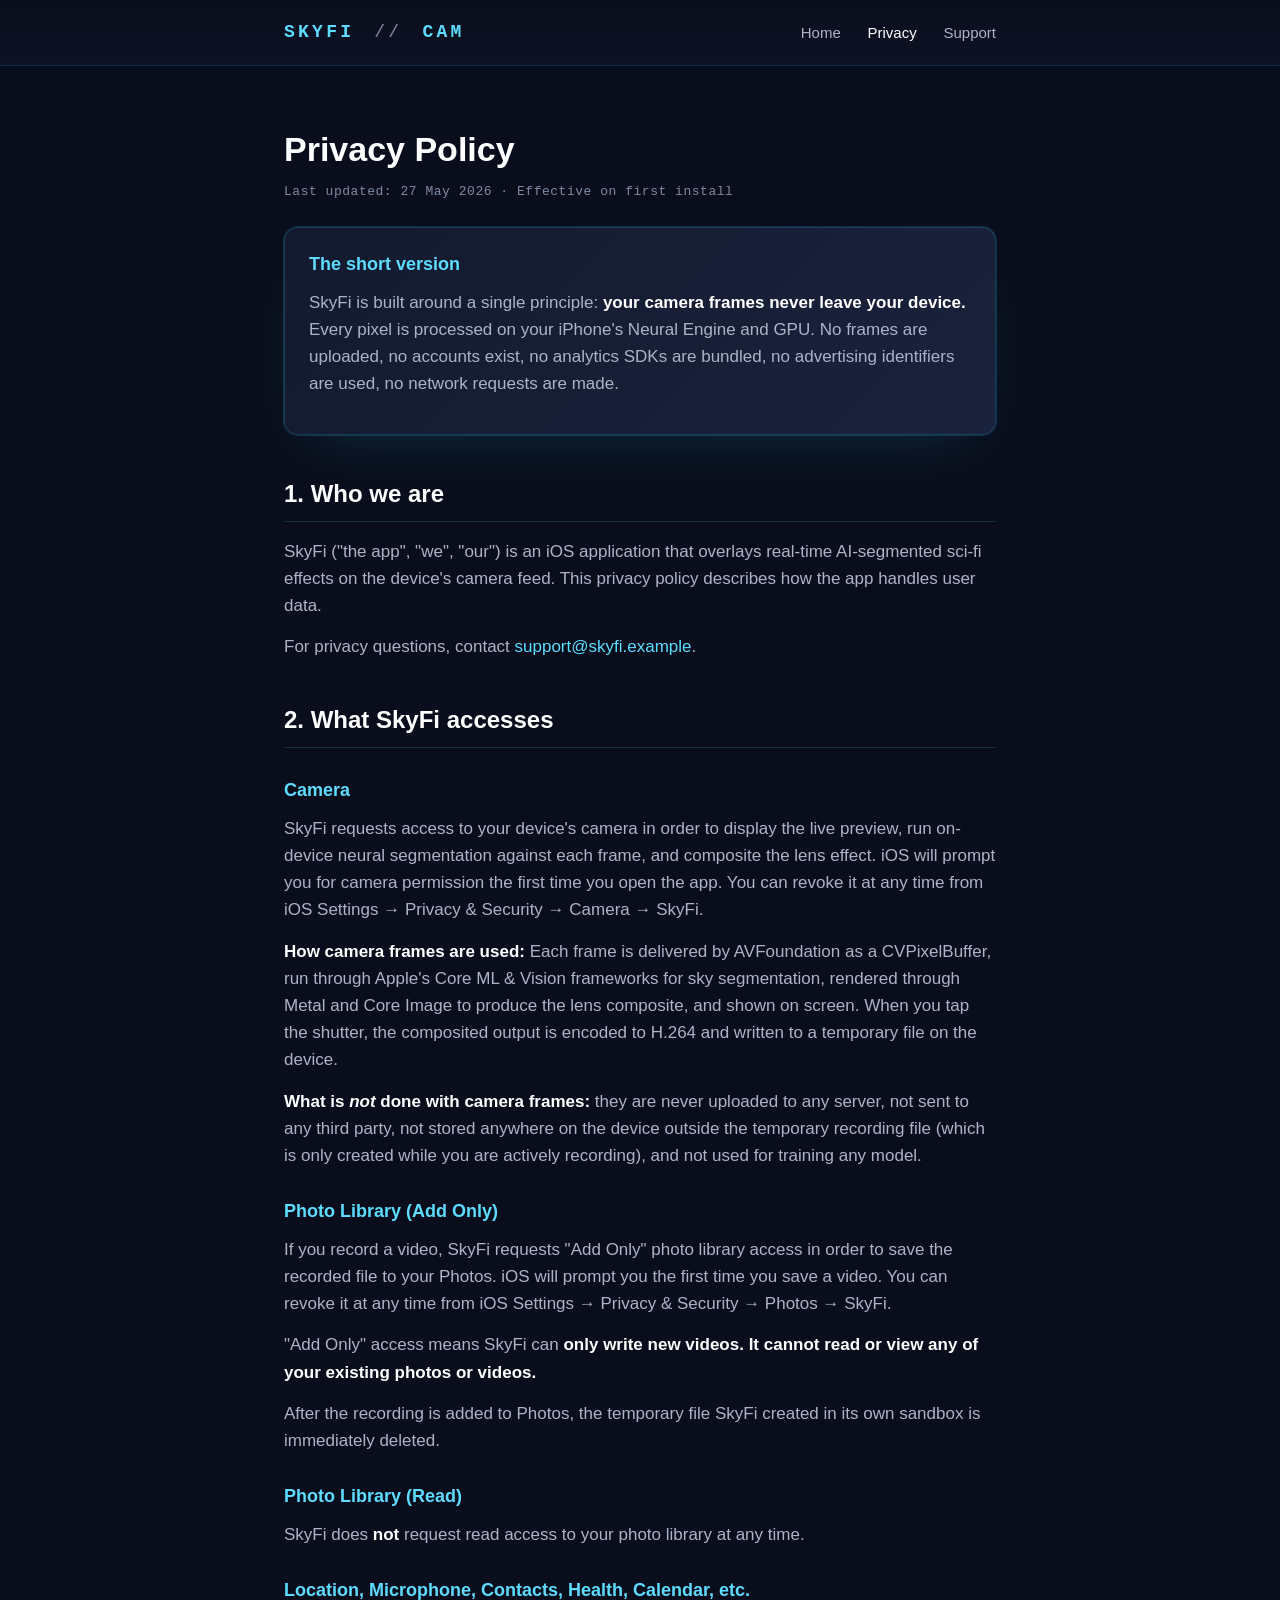
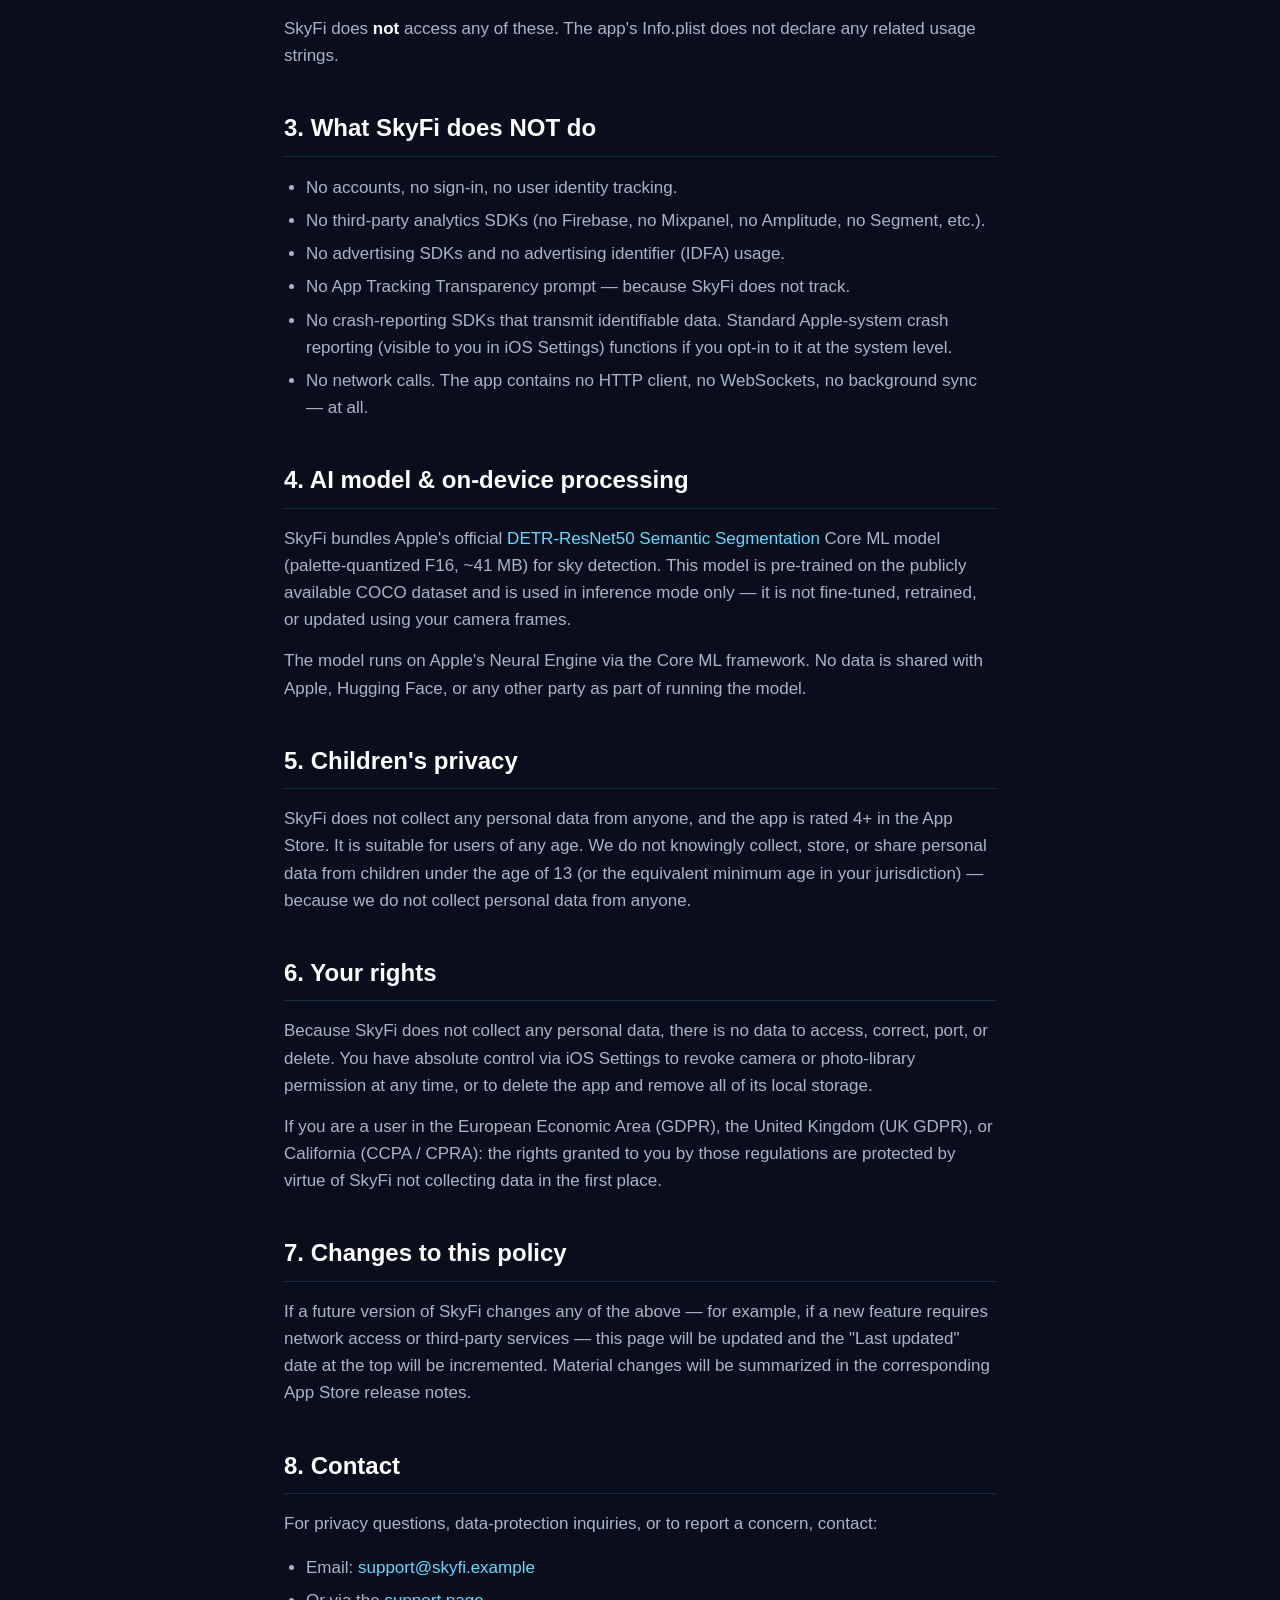
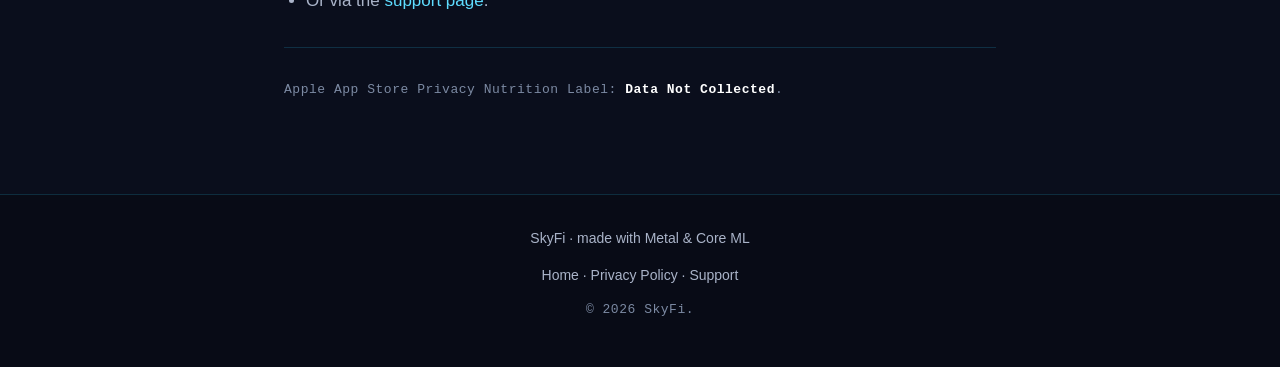
==== privacy.html @ 2ed0fa4b "Initial commit" ====
<!doctype html>
<html lang="en">
<head>
<meta charset="utf-8">
<meta name="viewport" content="width=device-width,initial-scale=1,viewport-fit=cover">
<meta name="theme-color" content="#0a0e1c">
<title>Privacy Policy — SkyFi</title>
<meta name="description" content="SkyFi processes every camera frame on-device. No frames leave your phone, no accounts, no analytics, no tracking.">
<link rel="stylesheet" href="style.css">
</head>
<body>

<header class="site">
  <div class="wrap">
    <a class="brand" href="./">SKYFI <span class="sep">//</span> CAM</a>
    <nav class="site">
      <a href="./">Home</a>
      <a href="privacy.html" class="active">Privacy</a>
      <a href="support.html">Support</a>
    </nav>
  </div>
</header>

<main>
<div class="wrap">

  <h1 style="margin:0 0 6px;">Privacy Policy</h1>
  <p class="meta">Last updated: 27 May 2026 · Effective on first install</p>

  <div class="card accent" style="margin-top:24px;">
    <h3 style="color: var(--accent);">The short version</h3>
    <p>SkyFi is built around a single principle: <strong>your camera
    frames never leave your device.</strong> Every pixel is processed on
    your iPhone's Neural Engine and GPU. No frames are uploaded, no
    accounts exist, no analytics SDKs are bundled, no advertising
    identifiers are used, no network requests are made.</p>
  </div>

  <h2>1. Who we are</h2>
  <p>SkyFi ("the app", "we", "our") is an iOS application that overlays
  real-time AI-segmented sci-fi effects on the device's camera feed.
  This privacy policy describes how the app handles user data.</p>
  <p>For privacy questions, contact <a href="mailto:support@skyfi.example">support@skyfi.example</a>.</p>

  <h2>2. What SkyFi accesses</h2>

  <h3>Camera</h3>
  <p>SkyFi requests access to your device's camera in order to display the
  live preview, run on-device neural segmentation against each frame, and
  composite the lens effect. iOS will prompt you for camera permission
  the first time you open the app. You can revoke it at any time from
  iOS Settings → Privacy &amp; Security → Camera → SkyFi.</p>
  <p><strong>How camera frames are used:</strong> Each frame is delivered
  by AVFoundation as a CVPixelBuffer, run through Apple's Core ML &amp;
  Vision frameworks for sky segmentation, rendered through Metal and Core
  Image to produce the lens composite, and shown on screen. When you tap
  the shutter, the composited output is encoded to H.264 and written to a
  temporary file on the device.</p>
  <p><strong>What is <em>not</em> done with camera frames:</strong> they
  are never uploaded to any server, not sent to any third party, not
  stored anywhere on the device outside the temporary recording file
  (which is only created while you are actively recording), and not used
  for training any model.</p>

  <h3>Photo Library (Add Only)</h3>
  <p>If you record a video, SkyFi requests "Add Only" photo library
  access in order to save the recorded file to your Photos. iOS will
  prompt you the first time you save a video. You can revoke it at any
  time from iOS Settings → Privacy &amp; Security → Photos → SkyFi.</p>
  <p>"Add Only" access means SkyFi can <strong>only write new videos.
  It cannot read or view any of your existing photos or videos.</strong></p>
  <p>After the recording is added to Photos, the temporary file SkyFi
  created in its own sandbox is immediately deleted.</p>

  <h3>Photo Library (Read)</h3>
  <p>SkyFi does <strong>not</strong> request read access to your photo
  library at any time.</p>

  <h3>Location, Microphone, Contacts, Health, Calendar, etc.</h3>
  <p>SkyFi does <strong>not</strong> access any of these. The app's
  Info.plist does not declare any related usage strings.</p>

  <h2>3. What SkyFi does NOT do</h2>
  <ul>
    <li>No accounts, no sign-in, no user identity tracking.</li>
    <li>No third-party analytics SDKs (no Firebase, no Mixpanel, no
        Amplitude, no Segment, etc.).</li>
    <li>No advertising SDKs and no advertising identifier (IDFA) usage.</li>
    <li>No App Tracking Transparency prompt — because SkyFi does not
        track.</li>
    <li>No crash-reporting SDKs that transmit identifiable data. Standard
        Apple-system crash reporting (visible to you in iOS Settings)
        functions if you opt-in to it at the system level.</li>
    <li>No network calls. The app contains no HTTP client, no
        WebSockets, no background sync — at all.</li>
  </ul>

  <h2>4. AI model &amp; on-device processing</h2>
  <p>SkyFi bundles Apple's official
  <a href="https://huggingface.co/apple/coreml-detr-semantic-segmentation"
     target="_blank" rel="noopener">DETR-ResNet50 Semantic Segmentation</a>
  Core ML model (palette-quantized F16, ~41&nbsp;MB) for sky detection.
  This model is pre-trained on the publicly available COCO dataset and is
  used in inference mode only — it is not fine-tuned, retrained, or
  updated using your camera frames.</p>
  <p>The model runs on Apple's Neural Engine via the Core ML framework.
  No data is shared with Apple, Hugging Face, or any other party as part
  of running the model.</p>

  <h2>5. Children's privacy</h2>
  <p>SkyFi does not collect any personal data from anyone, and the app
  is rated 4+ in the App Store. It is suitable for users of any age.
  We do not knowingly collect, store, or share personal data from
  children under the age of 13 (or the equivalent minimum age in your
  jurisdiction) — because we do not collect personal data from anyone.</p>

  <h2>6. Your rights</h2>
  <p>Because SkyFi does not collect any personal data, there is no data
  to access, correct, port, or delete. You have absolute control via iOS
  Settings to revoke camera or photo-library permission at any time, or
  to delete the app and remove all of its local storage.</p>
  <p>If you are a user in the European Economic Area (GDPR), the United
  Kingdom (UK GDPR), or California (CCPA / CPRA): the rights granted to
  you by those regulations are protected by virtue of SkyFi not collecting
  data in the first place.</p>

  <h2>7. Changes to this policy</h2>
  <p>If a future version of SkyFi changes any of the above — for example,
  if a new feature requires network access or third-party services — this
  page will be updated and the "Last updated" date at the top will be
  incremented. Material changes will be summarized in the corresponding
  App Store release notes.</p>

  <h2>8. Contact</h2>
  <p>For privacy questions, data-protection inquiries, or to report a
  concern, contact:</p>
  <ul>
    <li>Email: <a href="mailto:support@skyfi.example">support@skyfi.example</a></li>
    <li>Or via the <a href="support.html">support page</a>.</li>
  </ul>

  <hr>
  <p class="meta">Apple App Store Privacy Nutrition Label: <strong>Data Not Collected</strong>.</p>

</div>
</main>

<footer class="site">
  <div class="wrap">
    <p>SkyFi · made with Metal &amp; Core ML</p>
    <p>
      <a href="./">Home</a> ·
      <a href="privacy.html">Privacy Policy</a> ·
      <a href="support.html">Support</a>
    </p>
    <p class="meta">© 2026 SkyFi.</p>
  </div>
</footer>

</body>
</html>
---- style.css ----
/* SkyFi marketing & support site
   Dark navy + cyan, system fonts, mobile-first. */

:root {
  --bg: #0a0e1c;
  --surface: #131a2e;
  --surface-hi: #1a233d;
  --border: rgba(40, 200, 240, 0.18);
  --text: #ffffff;
  --text-dim: #aab4c9;
  --text-muted: #7c8aa3;
  --accent: #5edcff;
  --accent-deep: #28c8f0;
  --accent-glow: rgba(40, 200, 240, 0.22);
  --violet: #b66cff;
  --maxw: 760px;
}

* { box-sizing: border-box; }

html, body {
  margin: 0;
  padding: 0;
  background: var(--bg);
  color: var(--text);
  font-family: -apple-system, BlinkMacSystemFont, "SF Pro Display", "Segoe UI",
               Roboto, Helvetica, Arial, sans-serif;
  -webkit-font-smoothing: antialiased;
  -moz-osx-font-smoothing: grayscale;
  line-height: 1.6;
  font-size: 17px;
}

a {
  color: var(--accent);
  text-decoration: none;
  border-bottom: 1px solid transparent;
  transition: border-color 0.15s ease;
}
a:hover { border-bottom-color: var(--accent); }

/* ---- Layout ---- */
.wrap { max-width: var(--maxw); margin: 0 auto; padding: 0 24px; }

header.site {
  border-bottom: 1px solid var(--border);
  background: linear-gradient(180deg, #0a0e1c 0%, #0d1224 100%);
  position: sticky;
  top: 0;
  z-index: 10;
  backdrop-filter: saturate(140%) blur(8px);
}

header.site .wrap {
  display: flex;
  align-items: center;
  justify-content: space-between;
  padding-top: 18px;
  padding-bottom: 18px;
}

.brand {
  font-family: ui-monospace, "SF Mono", Menlo, Consolas, monospace;
  font-weight: 900;
  letter-spacing: 0.18em;
  color: var(--accent);
  font-size: 18px;
  border: 0;
}

.brand .sep { color: var(--text-muted); margin: 0 6px; font-weight: 400; }

nav.site a {
  color: var(--text-dim);
  font-size: 15px;
  margin-left: 22px;
  border: 0;
}
nav.site a:hover { color: var(--accent); }
nav.site a.active { color: var(--text); }

main { padding: 56px 0 80px; }

/* ---- Hero ---- */
.hero {
  text-align: center;
  padding: 60px 0 30px;
}
.hero h1 {
  font-size: 44px;
  line-height: 1.1;
  margin: 0 0 16px;
  background: linear-gradient(135deg, #5edcff 0%, #b66cff 100%);
  -webkit-background-clip: text;
  background-clip: text;
  -webkit-text-fill-color: transparent;
}
.hero .tagline {
  font-size: 19px;
  color: var(--text-dim);
  margin: 0 auto 24px;
  max-width: 540px;
}

/* ---- Content sections ---- */
h2 {
  font-size: 24px;
  margin: 40px 0 16px;
  padding-bottom: 8px;
  border-bottom: 1px solid var(--border);
}
h3 {
  font-size: 18px;
  color: var(--accent);
  margin: 28px 0 10px;
  font-weight: 600;
}
p { color: var(--text-dim); margin: 0 0 14px; }
ul, ol { color: var(--text-dim); padding-left: 22px; }
li { margin: 6px 0; }
strong { color: var(--text); font-weight: 600; }
code {
  font-family: ui-monospace, "SF Mono", Menlo, Consolas, monospace;
  font-size: 0.9em;
  background: var(--surface);
  padding: 2px 6px;
  border-radius: 4px;
  color: var(--accent);
}

/* ---- Cards ---- */
.card {
  background: var(--surface);
  border: 1px solid var(--border);
  border-radius: 14px;
  padding: 22px 24px;
  margin: 18px 0;
}
.card.accent {
  background: linear-gradient(135deg, var(--surface) 0%, var(--surface-hi) 100%);
  box-shadow: 0 0 0 1px var(--border), 0 24px 64px -32px var(--accent-glow);
}

.card h3:first-child { margin-top: 0; }

/* ---- Feature grid ---- */
.features {
  display: grid;
  grid-template-columns: 1fr;
  gap: 14px;
  margin: 30px 0;
}
@media (min-width: 640px) {
  .features { grid-template-columns: 1fr 1fr; }
}

/* ---- FAQ ---- */
details.faq {
  background: var(--surface);
  border: 1px solid var(--border);
  border-radius: 10px;
  padding: 14px 18px;
  margin: 12px 0;
  cursor: pointer;
}
details.faq[open] { border-color: var(--accent-deep); }
details.faq summary {
  font-weight: 600;
  color: var(--text);
  list-style: none;
  display: flex;
  justify-content: space-between;
  align-items: center;
}
details.faq summary::-webkit-details-marker { display: none; }
details.faq summary::after {
  content: "+";
  color: var(--accent);
  font-size: 22px;
  line-height: 1;
}
details.faq[open] summary::after { content: "−"; }
details.faq .body { padding-top: 14px; }
details.faq p:last-child { margin-bottom: 0; }

/* ---- CTA buttons ---- */
.btn {
  display: inline-block;
  padding: 12px 22px;
  background: var(--accent-deep);
  color: #00111a;
  font-weight: 700;
  border-radius: 999px;
  border: 0;
  margin: 6px 4px;
  letter-spacing: 0.02em;
}
.btn:hover { background: var(--accent); border: 0; }
.btn.ghost {
  background: transparent;
  color: var(--accent);
  border: 1px solid var(--accent-deep);
}
.btn.ghost:hover { background: var(--accent-glow); }

/* ---- Footer ---- */
footer.site {
  border-top: 1px solid var(--border);
  padding: 32px 0;
  color: var(--text-muted);
  font-size: 14px;
  text-align: center;
  background: #080b16;
}
footer.site a { color: var(--text-dim); border: 0; }
footer.site a:hover { color: var(--accent); }

/* ---- Misc ---- */
.meta {
  font-size: 13px;
  color: var(--text-muted);
  font-family: ui-monospace, "SF Mono", Menlo, Consolas, monospace;
  letter-spacing: 0.04em;
}
.pill {
  display: inline-block;
  padding: 3px 10px;
  border-radius: 999px;
  background: var(--accent-glow);
  color: var(--accent);
  font-size: 12px;
  font-weight: 600;
  letter-spacing: 0.06em;
  font-family: ui-monospace, "SF Mono", Menlo, Consolas, monospace;
  text-transform: uppercase;
}
hr {
  border: 0;
  border-top: 1px solid var(--border);
  margin: 32px 0;
}
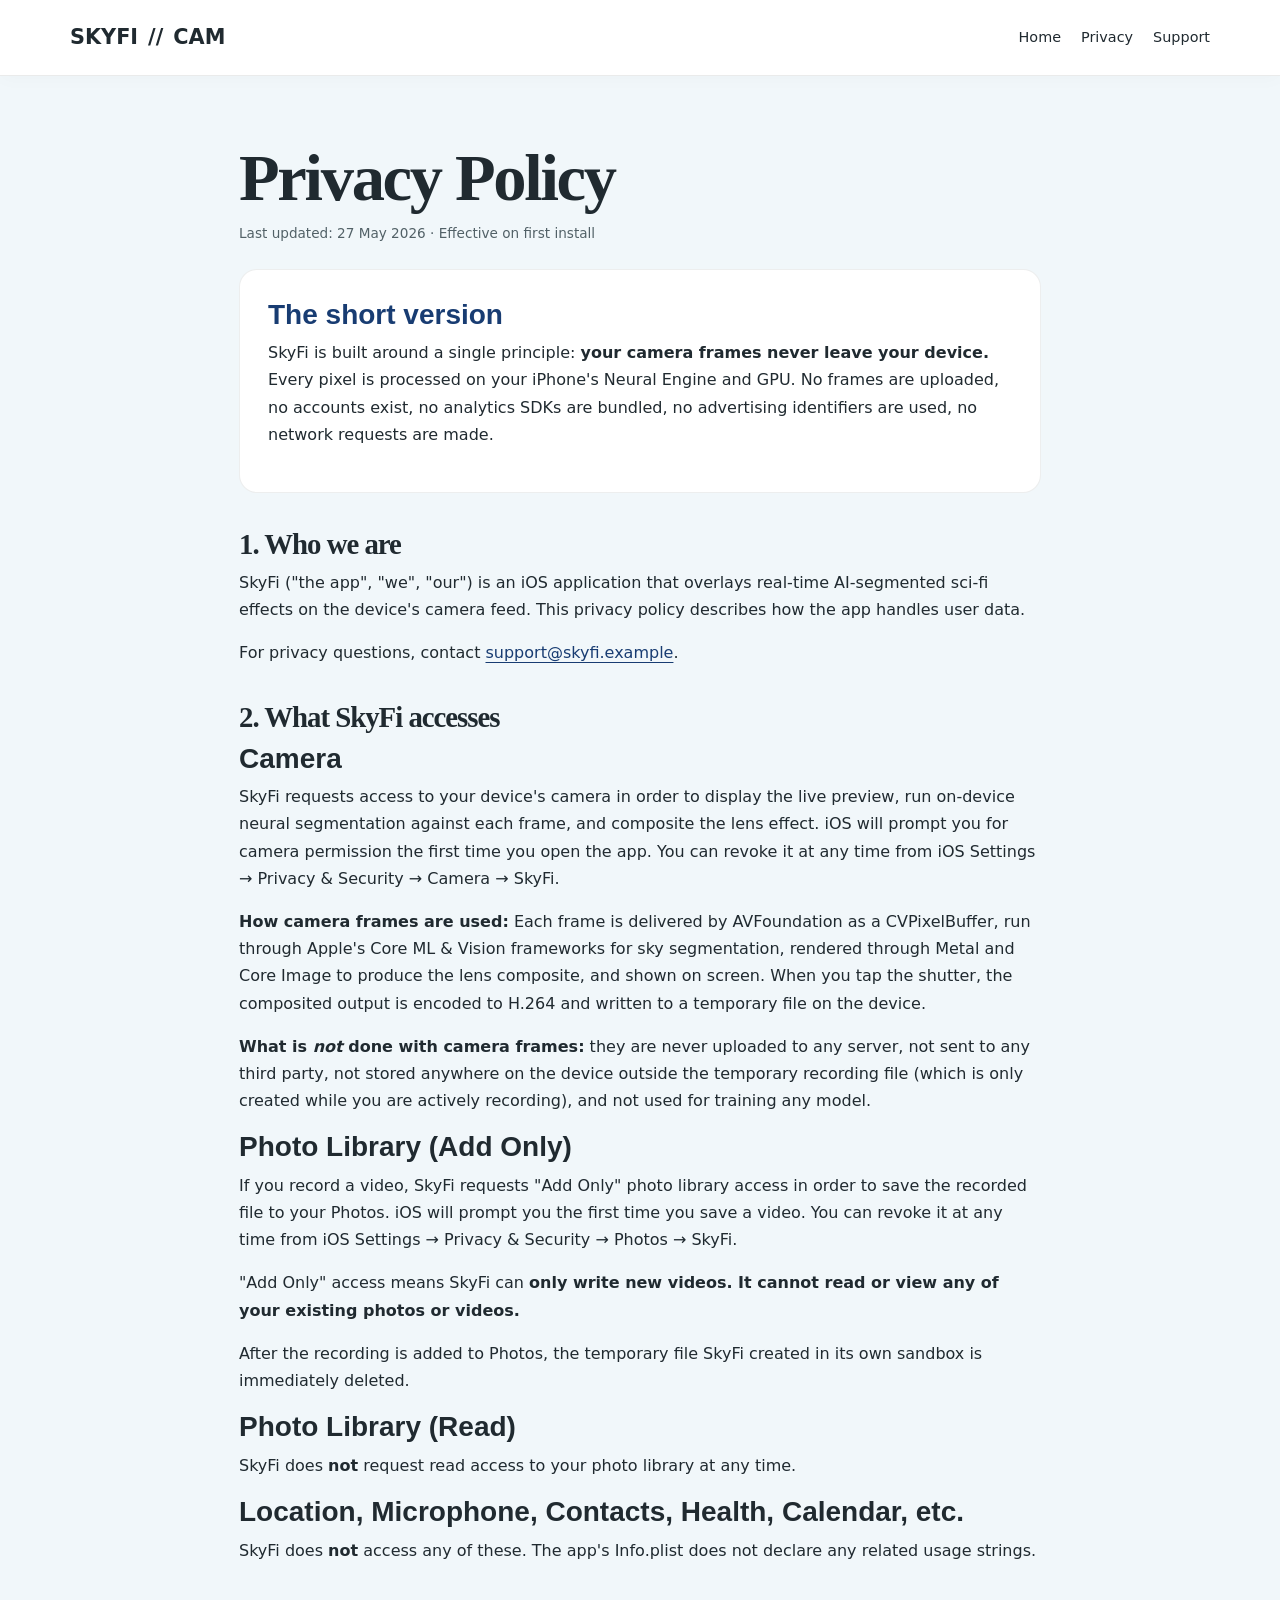
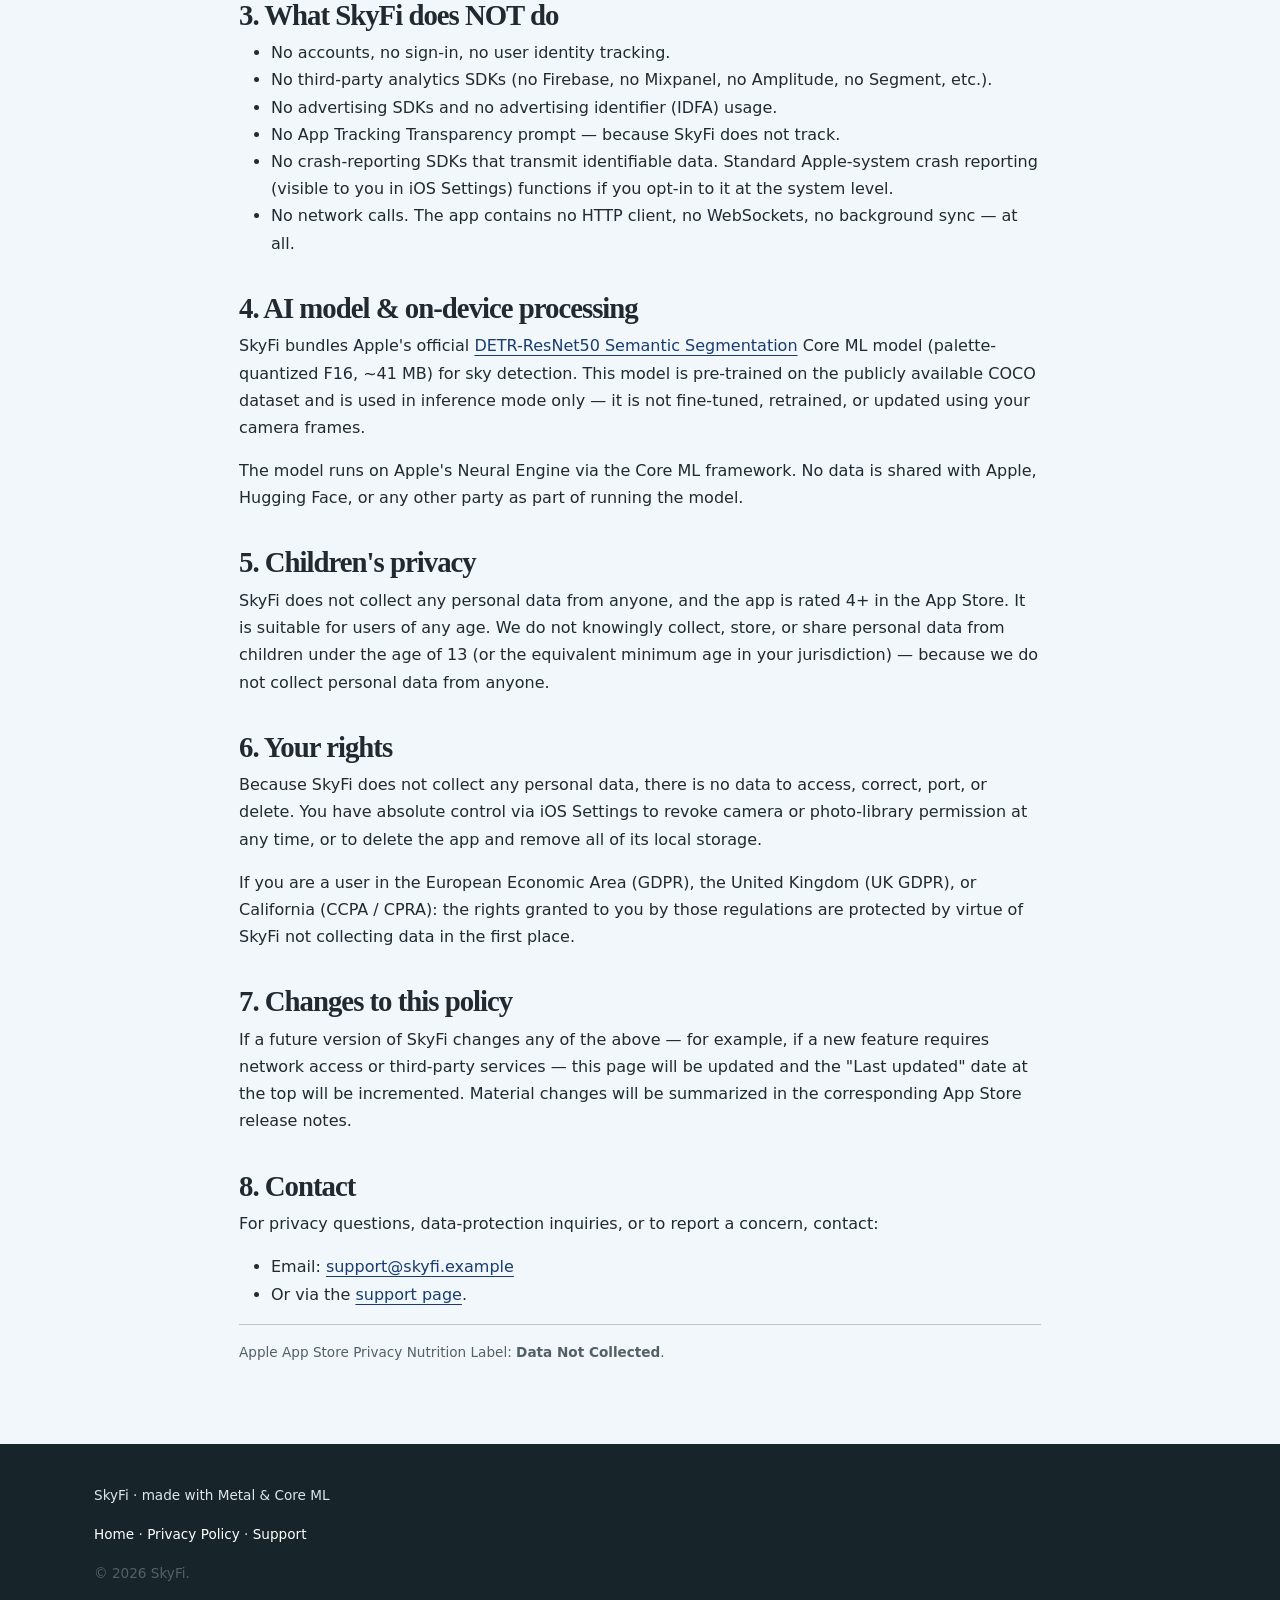
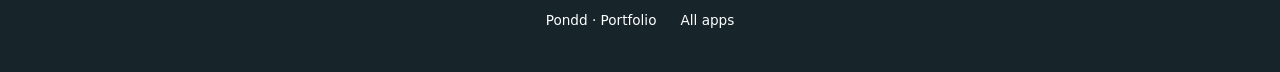
==== commit c4866963: "Refresh app website with Start Bootstrap New Age" ====
--- a/privacy.html
+++ b/privacy.html
@@ -1,161 +1,141 @@
-<!doctype html>
+<!DOCTYPE html>
+
 <html lang="en">
-<head>
-<meta charset="utf-8">
-<meta name="viewport" content="width=device-width,initial-scale=1,viewport-fit=cover">
-<meta name="theme-color" content="#0a0e1c">
+<head><link href="assets/new-age/styles.css" rel="stylesheet"/>
+<meta charset="utf-8"/>
+<meta content="width=device-width,initial-scale=1,viewport-fit=cover" name="viewport"/>
+<meta content="#0a0e1c" name="theme-color"/>
 <title>Privacy Policy — SkyFi</title>
-<meta name="description" content="SkyFi processes every camera frame on-device. No frames leave your phone, no accounts, no analytics, no tracking.">
-<link rel="stylesheet" href="style.css">
-</head>
+<meta content="SkyFi processes every camera frame on-device. No frames leave your phone, no accounts, no analytics, no tracking." name="description"/>
+
+<link href="assets/new-age/app.css" rel="stylesheet"/></head>
 <body>
-
 <header class="site">
-  <div class="wrap">
-    <a class="brand" href="./">SKYFI <span class="sep">//</span> CAM</a>
-    <nav class="site">
-      <a href="./">Home</a>
-      <a href="privacy.html" class="active">Privacy</a>
-      <a href="support.html">Support</a>
-    </nav>
-  </div>
+<div class="wrap">
+<a class="brand" href="./">SKYFI <span class="sep">//</span> CAM</a>
+<nav class="site">
+<a href="./">Home</a>
+<a class="active" href="privacy.html">Privacy</a>
+<a href="support.html">Support</a>
+</nav>
+</div>
 </header>
-
 <main>
 <div class="wrap">
-
-  <h1 style="margin:0 0 6px;">Privacy Policy</h1>
-  <p class="meta">Last updated: 27 May 2026 · Effective on first install</p>
-
-  <div class="card accent" style="margin-top:24px;">
-    <h3 style="color: var(--accent);">The short version</h3>
-    <p>SkyFi is built around a single principle: <strong>your camera
+<h1 style="margin:0 0 6px;">Privacy Policy</h1>
+<p class="meta">Last updated: 27 May 2026 · Effective on first install</p>
+<div class="card accent" style="margin-top:24px;">
+<h3 style="color: var(--accent);">The short version</h3>
+<p>SkyFi is built around a single principle: <strong>your camera
     frames never leave your device.</strong> Every pixel is processed on
     your iPhone's Neural Engine and GPU. No frames are uploaded, no
     accounts exist, no analytics SDKs are bundled, no advertising
     identifiers are used, no network requests are made.</p>
-  </div>
-
-  <h2>1. Who we are</h2>
-  <p>SkyFi ("the app", "we", "our") is an iOS application that overlays
+</div>
+<h2>1. Who we are</h2>
+<p>SkyFi ("the app", "we", "our") is an iOS application that overlays
   real-time AI-segmented sci-fi effects on the device's camera feed.
   This privacy policy describes how the app handles user data.</p>
-  <p>For privacy questions, contact <a href="mailto:support@skyfi.example">support@skyfi.example</a>.</p>
-
-  <h2>2. What SkyFi accesses</h2>
-
-  <h3>Camera</h3>
-  <p>SkyFi requests access to your device's camera in order to display the
+<p>For privacy questions, contact <a href="mailto:support@skyfi.example">support@skyfi.example</a>.</p>
+<h2>2. What SkyFi accesses</h2>
+<h3>Camera</h3>
+<p>SkyFi requests access to your device's camera in order to display the
   live preview, run on-device neural segmentation against each frame, and
   composite the lens effect. iOS will prompt you for camera permission
   the first time you open the app. You can revoke it at any time from
   iOS Settings → Privacy &amp; Security → Camera → SkyFi.</p>
-  <p><strong>How camera frames are used:</strong> Each frame is delivered
+<p><strong>How camera frames are used:</strong> Each frame is delivered
   by AVFoundation as a CVPixelBuffer, run through Apple's Core ML &amp;
   Vision frameworks for sky segmentation, rendered through Metal and Core
   Image to produce the lens composite, and shown on screen. When you tap
   the shutter, the composited output is encoded to H.264 and written to a
   temporary file on the device.</p>
-  <p><strong>What is <em>not</em> done with camera frames:</strong> they
+<p><strong>What is <em>not</em> done with camera frames:</strong> they
   are never uploaded to any server, not sent to any third party, not
   stored anywhere on the device outside the temporary recording file
   (which is only created while you are actively recording), and not used
   for training any model.</p>
-
-  <h3>Photo Library (Add Only)</h3>
-  <p>If you record a video, SkyFi requests "Add Only" photo library
+<h3>Photo Library (Add Only)</h3>
+<p>If you record a video, SkyFi requests "Add Only" photo library
   access in order to save the recorded file to your Photos. iOS will
   prompt you the first time you save a video. You can revoke it at any
   time from iOS Settings → Privacy &amp; Security → Photos → SkyFi.</p>
-  <p>"Add Only" access means SkyFi can <strong>only write new videos.
+<p>"Add Only" access means SkyFi can <strong>only write new videos.
   It cannot read or view any of your existing photos or videos.</strong></p>
-  <p>After the recording is added to Photos, the temporary file SkyFi
+<p>After the recording is added to Photos, the temporary file SkyFi
   created in its own sandbox is immediately deleted.</p>
-
-  <h3>Photo Library (Read)</h3>
-  <p>SkyFi does <strong>not</strong> request read access to your photo
+<h3>Photo Library (Read)</h3>
+<p>SkyFi does <strong>not</strong> request read access to your photo
   library at any time.</p>
-
-  <h3>Location, Microphone, Contacts, Health, Calendar, etc.</h3>
-  <p>SkyFi does <strong>not</strong> access any of these. The app's
+<h3>Location, Microphone, Contacts, Health, Calendar, etc.</h3>
+<p>SkyFi does <strong>not</strong> access any of these. The app's
   Info.plist does not declare any related usage strings.</p>
-
-  <h2>3. What SkyFi does NOT do</h2>
-  <ul>
-    <li>No accounts, no sign-in, no user identity tracking.</li>
-    <li>No third-party analytics SDKs (no Firebase, no Mixpanel, no
+<h2>3. What SkyFi does NOT do</h2>
+<ul>
+<li>No accounts, no sign-in, no user identity tracking.</li>
+<li>No third-party analytics SDKs (no Firebase, no Mixpanel, no
         Amplitude, no Segment, etc.).</li>
-    <li>No advertising SDKs and no advertising identifier (IDFA) usage.</li>
-    <li>No App Tracking Transparency prompt — because SkyFi does not
+<li>No advertising SDKs and no advertising identifier (IDFA) usage.</li>
+<li>No App Tracking Transparency prompt — because SkyFi does not
         track.</li>
-    <li>No crash-reporting SDKs that transmit identifiable data. Standard
+<li>No crash-reporting SDKs that transmit identifiable data. Standard
         Apple-system crash reporting (visible to you in iOS Settings)
         functions if you opt-in to it at the system level.</li>
-    <li>No network calls. The app contains no HTTP client, no
+<li>No network calls. The app contains no HTTP client, no
         WebSockets, no background sync — at all.</li>
-  </ul>
-
-  <h2>4. AI model &amp; on-device processing</h2>
-  <p>SkyFi bundles Apple's official
-  <a href="https://huggingface.co/apple/coreml-detr-semantic-segmentation"
-     target="_blank" rel="noopener">DETR-ResNet50 Semantic Segmentation</a>
-  Core ML model (palette-quantized F16, ~41&nbsp;MB) for sky detection.
+</ul>
+<h2>4. AI model &amp; on-device processing</h2>
+<p>SkyFi bundles Apple's official
+  <a href="https://huggingface.co/apple/coreml-detr-semantic-segmentation" rel="noopener" target="_blank">DETR-ResNet50 Semantic Segmentation</a>
+  Core ML model (palette-quantized F16, ~41 MB) for sky detection.
   This model is pre-trained on the publicly available COCO dataset and is
   used in inference mode only — it is not fine-tuned, retrained, or
   updated using your camera frames.</p>
-  <p>The model runs on Apple's Neural Engine via the Core ML framework.
+<p>The model runs on Apple's Neural Engine via the Core ML framework.
   No data is shared with Apple, Hugging Face, or any other party as part
   of running the model.</p>
-
-  <h2>5. Children's privacy</h2>
-  <p>SkyFi does not collect any personal data from anyone, and the app
+<h2>5. Children's privacy</h2>
+<p>SkyFi does not collect any personal data from anyone, and the app
   is rated 4+ in the App Store. It is suitable for users of any age.
   We do not knowingly collect, store, or share personal data from
   children under the age of 13 (or the equivalent minimum age in your
   jurisdiction) — because we do not collect personal data from anyone.</p>
-
-  <h2>6. Your rights</h2>
-  <p>Because SkyFi does not collect any personal data, there is no data
+<h2>6. Your rights</h2>
+<p>Because SkyFi does not collect any personal data, there is no data
   to access, correct, port, or delete. You have absolute control via iOS
   Settings to revoke camera or photo-library permission at any time, or
   to delete the app and remove all of its local storage.</p>
-  <p>If you are a user in the European Economic Area (GDPR), the United
+<p>If you are a user in the European Economic Area (GDPR), the United
   Kingdom (UK GDPR), or California (CCPA / CPRA): the rights granted to
   you by those regulations are protected by virtue of SkyFi not collecting
   data in the first place.</p>
-
-  <h2>7. Changes to this policy</h2>
-  <p>If a future version of SkyFi changes any of the above — for example,
+<h2>7. Changes to this policy</h2>
+<p>If a future version of SkyFi changes any of the above — for example,
   if a new feature requires network access or third-party services — this
   page will be updated and the "Last updated" date at the top will be
   incremented. Material changes will be summarized in the corresponding
   App Store release notes.</p>
-
-  <h2>8. Contact</h2>
-  <p>For privacy questions, data-protection inquiries, or to report a
+<h2>8. Contact</h2>
+<p>For privacy questions, data-protection inquiries, or to report a
   concern, contact:</p>
-  <ul>
-    <li>Email: <a href="mailto:support@skyfi.example">support@skyfi.example</a></li>
-    <li>Or via the <a href="support.html">support page</a>.</li>
-  </ul>
-
-  <hr>
-  <p class="meta">Apple App Store Privacy Nutrition Label: <strong>Data Not Collected</strong>.</p>
-
+<ul>
+<li>Email: <a href="mailto:support@skyfi.example">support@skyfi.example</a></li>
+<li>Or via the <a href="support.html">support page</a>.</li>
+</ul>
+<hr/>
+<p class="meta">Apple App Store Privacy Nutrition Label: <strong>Data Not Collected</strong>.</p>
 </div>
 </main>
-
 <footer class="site">
-  <div class="wrap">
-    <p>SkyFi · made with Metal &amp; Core ML</p>
-    <p>
-      <a href="./">Home</a> ·
+<div class="wrap">
+<p>SkyFi · made with Metal &amp; Core ML</p>
+<p>
+<a href="./">Home</a> ·
       <a href="privacy.html">Privacy Policy</a> ·
       <a href="support.html">Support</a>
-    </p>
-    <p class="meta">© 2026 SkyFi.</p>
-  </div>
-</footer>
-
+</p>
+<p class="meta">© 2026 SkyFi.</p>
+</div>
+<nav aria-label="Developer portfolio" class="portfolio-links"><a href="https://pond1982.github.io/Pondd-Page/">Pondd · Portfolio</a><a href="https://pond1982.github.io/Pondd-Page/apps.html">All apps</a></nav></footer>
 </body>
 </html>
--- a/assets/new-age/app.css
+++ b/assets/new-age/app.css
@@ -0,0 +1,13 @@
+/* App-specific adaptation of Start Bootstrap New Age (MIT). */
+:root{--bs-primary:#183c72;--app-accent:#183c72;--app-secondary:#377b91;--app-paper:#f1f7fa;--app-ink:#202a30;--bs-body-font-family:system-ui,-apple-system,"Segoe UI",Tahoma,sans-serif}
+html{scroll-padding-top:2rem}body{background:var(--app-paper);color:var(--app-ink);font-family:var(--bs-body-font-family);line-height:1.7}img{max-width:100%;height:auto}a{color:var(--app-accent);text-underline-offset:4px}a:focus-visible,summary:focus-visible,button:focus-visible{outline:3px solid #ba5400;outline-offset:5px}h1,h2{font-family:Georgia,"Times New Roman",serif;letter-spacing:-.035em;line-height:1.13;color:var(--app-ink)}h1{font-size:clamp(2.8rem,5.2vw,5rem)}h2{font-size:clamp(2rem,3vw,3.1rem)}h3{color:var(--app-ink)}p{color:inherit}figure{margin:0}.wrap{width:100%;max-width:1140px;margin-inline:auto;padding-inline:24px}
+body>header,body>nav.nav,.site-header,header.site{position:relative;background:#fff;color:var(--app-ink);border-bottom:1px solid #202a3018;box-shadow:0 3px 18px #202a3006;padding:20px 24px;max-width:none;margin:0;z-index:5}.header-inner,header.site>.wrap{display:flex;flex-wrap:wrap;align-items:center;justify-content:space-between;gap:20px;min-height:0;padding:0}.brand{display:inline-flex;align-items:center;gap:10px;color:var(--app-ink);font-size:1.3rem;text-decoration:none;font-weight:750}.brand img{width:40px;height:40px;object-fit:contain;border-radius:10px}.nav,.nav-links,nav.site{display:flex;flex-wrap:wrap;gap:20px;align-items:center}.nav a,.nav-links a,nav.site a{color:var(--app-ink);font-size:.9rem;text-decoration:none;padding:3px 0}.nav a:hover,.nav a[aria-current=page]{color:var(--app-accent);text-decoration:underline}.language-switch{border-color:var(--app-accent)}.language-switch a{color:var(--app-accent)}.language-switch a[aria-current=page]{background:var(--app-accent);color:#fff}
+main{max-width:none;padding:0;margin:0}main>.wrap{max-width:1140px}.masthead,.scene{background:var(--app-paper);padding:5rem 0 3rem;min-height:0;overflow:visible;isolation:auto}.scene:before,.scene:after{display:none}.hero,.hero-grid{max-width:1140px;margin-inline:auto;display:flex;flex-wrap:wrap;align-items:center;gap:0;padding:0 24px}.hero-copy,.hero>div:first-child{width:50%;padding-right:38px}.hero-screen,.hero-art,.hero-media,.camp-figure{position:relative;width:50%;padding:28px;margin:0;max-width:none;isolation:isolate}.hero-screen:before,.hero-art:before,.hero-media:before,.camp-figure:before{content:"";position:absolute;z-index:-1;inset:6% 2%;border-radius:50%;background:linear-gradient(135deg,var(--app-accent),var(--app-secondary));opacity:.18}.hero-screen .app-screen{transform:none}.hero-screen img,.hero-art img,.camp-figure img{width:100%;height:auto;border-radius:24px;box-shadow:0 18px 50px #182c3520}.hero-media img{max-height:510px;width:auto;margin:auto;border-radius:30px;box-shadow:0 18px 50px #182c3520}.hero-art img{max-height:500px;object-fit:contain;box-shadow:none}.hero-copy .intro,.lead,.lede,.tagline{font-size:1.15rem;color:#4c5b61;max-width:600px;margin-top:22px}.eyebrow{color:var(--app-accent);font-size:.75rem;letter-spacing:.13em;margin-bottom:18px}.button,.btn,.paper .button{background:var(--app-accent);border:1px solid var(--app-accent);color:#fff;border-radius:50rem;display:inline-flex;padding:12px 24px;font-size:.94rem;text-decoration:none;align-items:center;justify-content:center;font-weight:650;box-shadow:none}.button:hover,.btn:hover{background:var(--app-ink);color:#fff}.button.secondary,.btn.ghost{background:transparent;color:var(--app-accent)}.text-link,.paper .text-link{color:var(--app-accent)}.actions,.hero-actions,.cta-row{display:flex;flex-wrap:wrap;gap:14px;align-items:center;margin-top:25px}.status,.pill,.free-badge{background:#fff;color:var(--app-accent);border:1px solid #202a3020;border-radius:30px;padding:6px 14px;font-size:.85rem;display:inline-block}.status:before{background:var(--app-accent)}figcaption,.app-screen figcaption{font-size:.8rem;color:#526167;margin-top:16px;text-align:center}.camp{position:static;width:100%;padding:30px 20px 0;margin-top:30px}.companions{display:flex;flex-wrap:wrap;justify-content:center;gap:8px}.companions img{max-width:75px;width:7%;height:80px;object-fit:contain;filter:none}.camp figcaption{color:#526167}.panorama{display:none!important}
+.paper,.section,.trail-section,.faq-section,.forest-section,main>.wrap>section:not(.hero){padding:4rem 24px;background:none;max-width:1140px;margin:auto}.paper{max-width:none;background:#fff}.paper:before{display:none}.paper>.wrap{padding:0;max-width:1092px}.forest-section .split p,.split p{color:#526167}.section-heading{margin-bottom:32px}.section-heading p{color:#526167}.feature-grid,.trail-grid,.grid,.features{display:grid;grid-template-columns:repeat(3,minmax(0,1fr));gap:24px}.feature-card,.trail-card,.feature,.panel,.card{background:#fff;border:1px solid #202a3014;box-shadow:none;padding:28px;border-radius:18px;color:var(--app-ink);position:relative}.card{margin-bottom:20px}.feature-card p,.trail-card p,.panel p{color:#526167}.feature-card .number,.trail-number,.step{color:var(--app-accent)}.split{display:grid;grid-template-columns:1fr 1fr;gap:40px;align-items:center}.card-fox{max-width:90px;position:static;float:right}.story-grid{display:grid;grid-template-columns:repeat(3,minmax(0,1fr));gap:24px}.story-card{background:var(--app-paper);color:var(--app-ink);padding:25px;border-radius:18px}.story-card .story-art{height:180px;object-fit:contain;margin:auto}.story-card h2{font:700 1.35rem system-ui;letter-spacing:0;margin:18px 0 10px}.story-card p{color:#526167}.access{color:var(--app-accent)}.page-heading{max-width:1140px;margin:auto;padding:3.5rem 24px}.page-heading p{color:#526167}.reading-width,.legal,.policy,.prose,.document{max-width:800px;margin:auto}.policy-section{padding:20px 0}.policy-section h2,.faq-group h3{font-size:1.6rem}.faq-layout{display:grid;grid-template-columns:minmax(0,2fr) minmax(220px,1fr);gap:32px}details{background:#fff;border:1px solid #202a3020;border-radius:12px;margin:12px 0;padding:18px}summary{cursor:pointer;font-weight:650;color:var(--app-ink)}details p,.answer{color:#526167}.duo-note,.draft-note,.notice,.contact-card,.callout{background:#fff;border:1px solid #202a3020;border-radius:14px;padding:24px;color:var(--app-ink)}.notice{max-width:1092px;margin:24px auto}.gateway-card{background:#fff;color:var(--app-ink);border:1px solid #202a3020;border-radius:18px;padding:24px;margin-top:24px}.gateway-card h2{font:700 1.2rem system-ui}.gateway-languages{display:flex;gap:20px;margin:20px 0}.gateway-languages a{color:var(--app-accent)}.gateway-intro-th{color:#526167}.screenshot-grid img{max-height:550px;width:auto;margin:auto}.screen-card{padding:20px;background:#fff;border-radius:18px}.screen-card .screen-copy{min-height:0}.screen-card h3{font-size:1.3rem}.screen-card a{display:block}.bg-gradient-primary-to-secondary{background:linear-gradient(120deg,var(--app-accent),var(--app-secondary))!important}.download-strip{text-align:center;color:#fff;padding:55px 24px}.download-strip h2,.download-strip p{color:#fff}.download-strip .btn{background:#fff;color:var(--app-accent);border-color:#fff}.portfolio-links{display:flex;justify-content:center;flex-wrap:wrap;gap:24px;margin-top:24px}.site-footer,.footer,footer.site{background:#17252b;color:#dfe6e8;padding:40px 24px;max-width:none;margin:0;font-size:.85rem;display:block}.site-footer a,.footer a,footer.site a{color:#fff}.site-footer .brand{color:#fff}.footer-top{display:flex;justify-content:space-between;gap:24px}.footer-links{display:flex;flex-wrap:wrap;gap:20px}.credits,.preview-label{color:#b8c9d0;margin-top:24px}.skip,.skip-link{position:absolute;left:16px;top:-100px;z-index:100;padding:12px;background:#fff;color:#17252b}.skip:focus,.skip-link:focus{top:10px}.note,.fine-print,.development{color:#526167}.section.english-summary{max-width:1140px}.hero-art .app-icon-display{width:320px;margin:auto;border-radius:25%}
+@media(max-width:800px){.hero-copy,.hero>div:first-child,.hero-screen,.hero-art,.hero-media,.camp-figure{width:100%;padding:0}.hero-screen,.hero-art,.hero-media,.camp-figure{padding:32px 12px;margin-top:25px}.hero-screen{max-width:650px;margin-inline:auto}.masthead,.scene{padding:3rem 0}.hero,.hero-grid{padding:0 20px}.hero-copy h1,.hero-copy h1:lang(th),.gateway-scene .hero-copy h1{font-size:clamp(2.6rem,9vw,4rem)}.feature-grid,.trail-grid,.grid,.features,.story-grid{grid-template-columns:repeat(2,minmax(0,1fr))}.split,.faq-layout{grid-template-columns:1fr}.hero-media img{max-height:450px}.header-inner{gap:15px}.nav{margin:0;font-size:.85rem}.site-header{padding:18px 20px}.companions img{width:12%;height:65px}.footer-top{flex-direction:column}.paper,.section,.trail-section,.faq-section,.forest-section{padding:3rem 20px}.gateway-scene{padding-bottom:3rem}.hero-screen .app-screen{transform:none}}
+@media(max-width:480px){.feature-grid,.trail-grid,.grid,.features,.story-grid{grid-template-columns:1fr}.nav,.nav-links,nav.site{gap:13px}.nav a,.nav-links a{font-size:.8rem}.story-card .story-art{height:180px}.hero-copy h1:lang(th){font-size:2.5rem}.camp{padding:20px 10px}.page-heading h1{font-size:2.6rem}.footer-links{gap:16px}.hero-media img{max-height:420px}.section,.paper{padding-inline:20px}}
+@media(prefers-reduced-motion:reduce){html{scroll-behavior:auto}*,*:before,*:after{animation:none!important;transition:none!important}}
+
+/* Document and supporting layouts, with no legacy theme dependency. */
+:root{--accent:var(--app-accent)}.hero.masthead{padding-top:5rem;padding-bottom:4rem;text-align:left}.brand small{display:block;font-size:.7rem;font-weight:500}.nav{margin-left:auto}.language-switch{display:flex;gap:12px;align-items:center}.language-switch a{padding:5px 12px;border-radius:30px;text-decoration:none}.hero h1{font-size:clamp(2.8rem,5.2vw,5rem)}.intro{color:#526167;font-size:1.1rem}.feature-grid h2{font-size:1.45rem}.legal-page,.section.legal,.privacy-main{max-width:1000px;margin:0 auto;padding:4rem 24px}.legal-page{max-width:800px}.legal-page h2,.legal h2{font-size:1.8rem;margin-top:35px}.policy-heading{margin-bottom:45px}.policy-layout{display:grid;grid-template-columns:220px minmax(0,1fr);gap:40px}.policy-index{display:flex;flex-direction:column;gap:16px}.policy-body section{padding:0 0 26px}.policy-body h2{font-size:1.8rem}.policy-callout{background:#fff;border-radius:18px;padding:24px;margin-bottom:30px}.faq-group{margin-bottom:30px}.faq-group h3{font-size:1.35rem}.faq-sidebar,.support-card{background:#fff;border:1px solid #202a3020;border-radius:18px;padding:25px;align-self:start}.trail-section h2,.faq-section h2{margin-bottom:25px}.mini-signal{color:var(--app-accent)}.card-top{display:flex;gap:12px;align-items:center;margin-bottom:20px}.card-top .eyebrow{margin:0}.trail-card h3{font-size:1.5rem}.story-card .access{display:inline-block;margin-top:20px}.story-card h2{min-height:0}.app-screen a{display:block}.duo-note h2{font-size:1.8rem}.gateway-languages a{padding:8px 15px;border:1px solid;border-radius:25px}.gateway-languages .is-preferred{background:var(--app-accent);color:#fff}.footer-links{align-items:center}.site-footer .wrap{padding:0}.hero-media a{display:block}.meta,.draft-badge{font-size:.85rem;color:#526167}body>nav.nav{justify-content:space-between}main>.wrap:not(:has(.hero)){max-width:850px;padding-top:4rem;padding-bottom:4rem}main>.wrap>h2{font-size:1.8rem;margin-top:35px}.features .card{margin:0}.screen-card figcaption{padding-top:15px}section.english-summary{padding-top:2rem}.fine-print{font-size:.85rem}.note{font-size:.9rem}.contact-note{margin-top:16px}.footer span{display:block;margin-bottom:10px}.download-strip h2{font-size:clamp(2rem,3vw,3rem);margin-bottom:20px}
+@media(max-width:800px){.hero.masthead{padding-top:3rem;padding-bottom:3rem}.policy-layout{grid-template-columns:1fr}.policy-index{flex-direction:row;flex-wrap:wrap;font-size:.85rem}.nav{margin-left:0}.site-header{flex-wrap:wrap}.hero h1{font-size:clamp(2.6rem,9vw,4rem)}.header-inner{justify-content:flex-start}.language-switch{margin-left:auto}.header-inner>.nav{order:3;width:100%}.hero-art img{max-height:420px}.legal-page,.section.legal,.privacy-main{padding-top:3rem}}
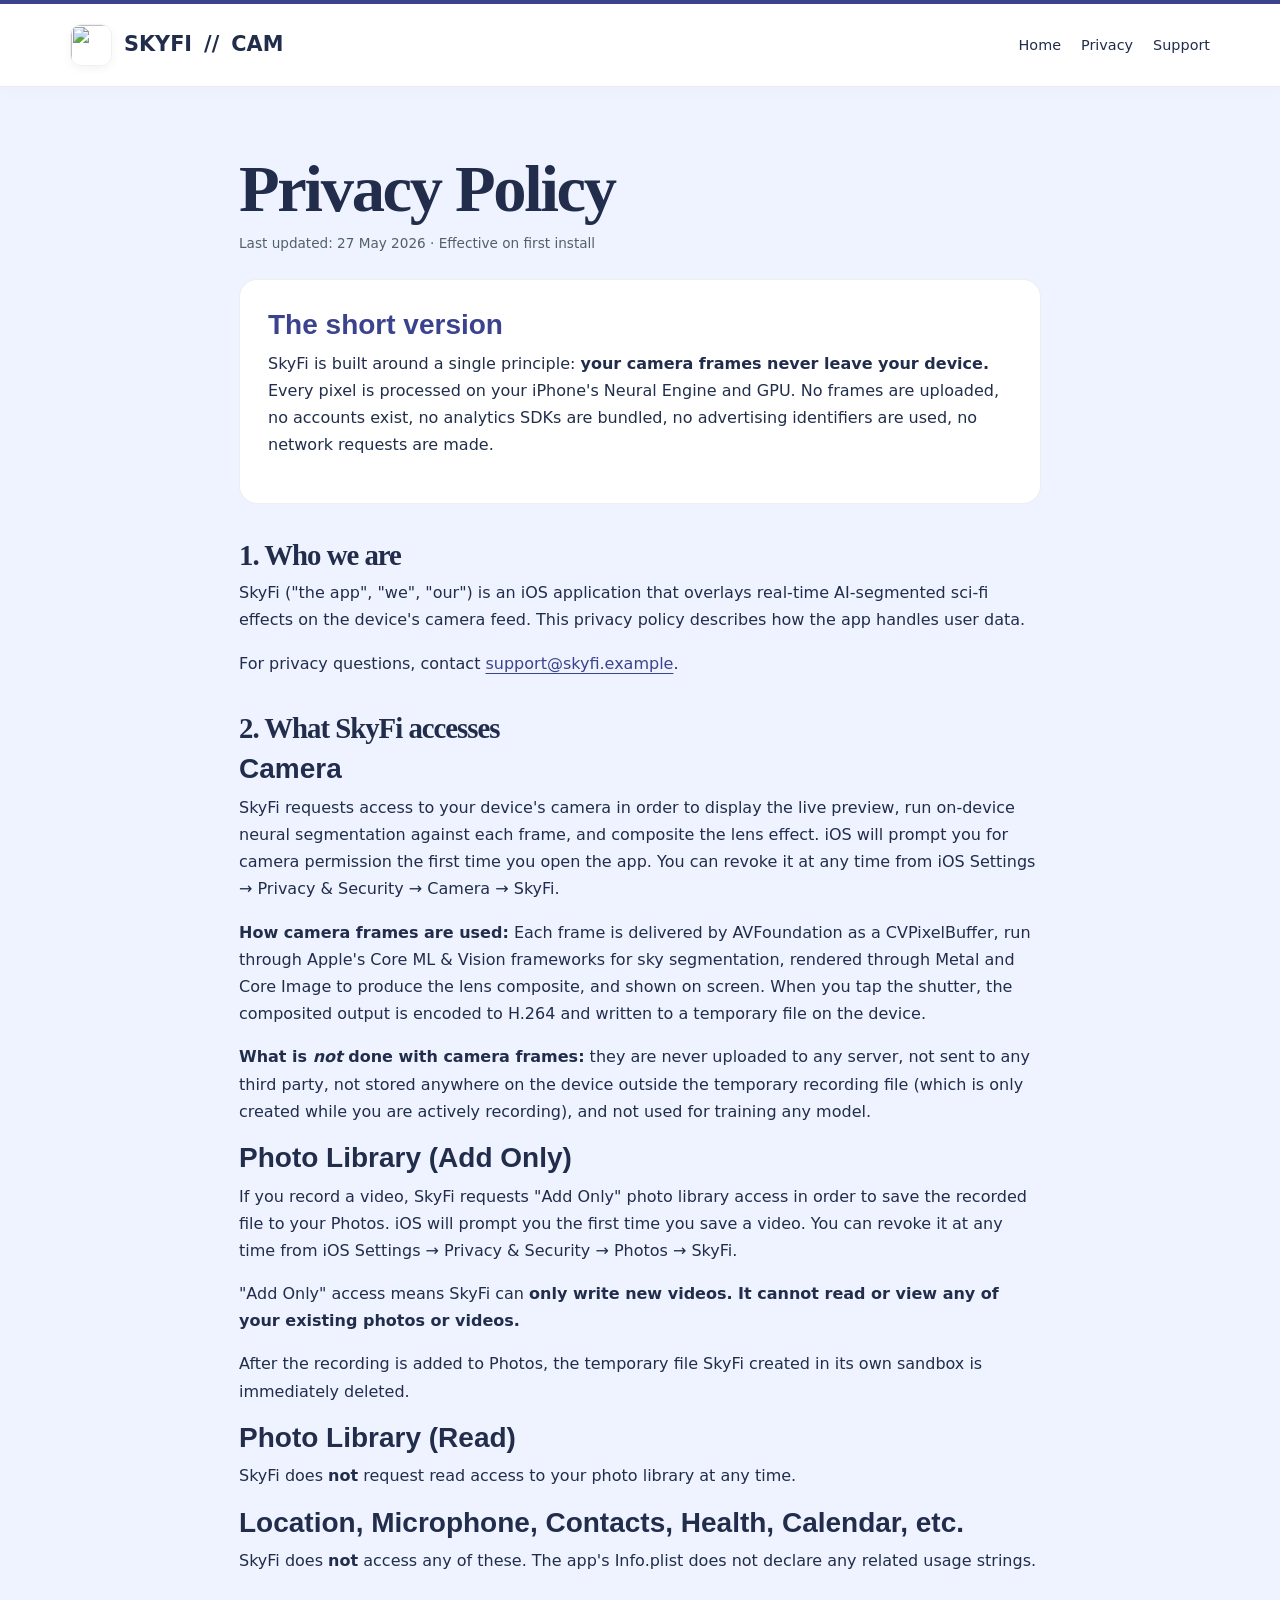
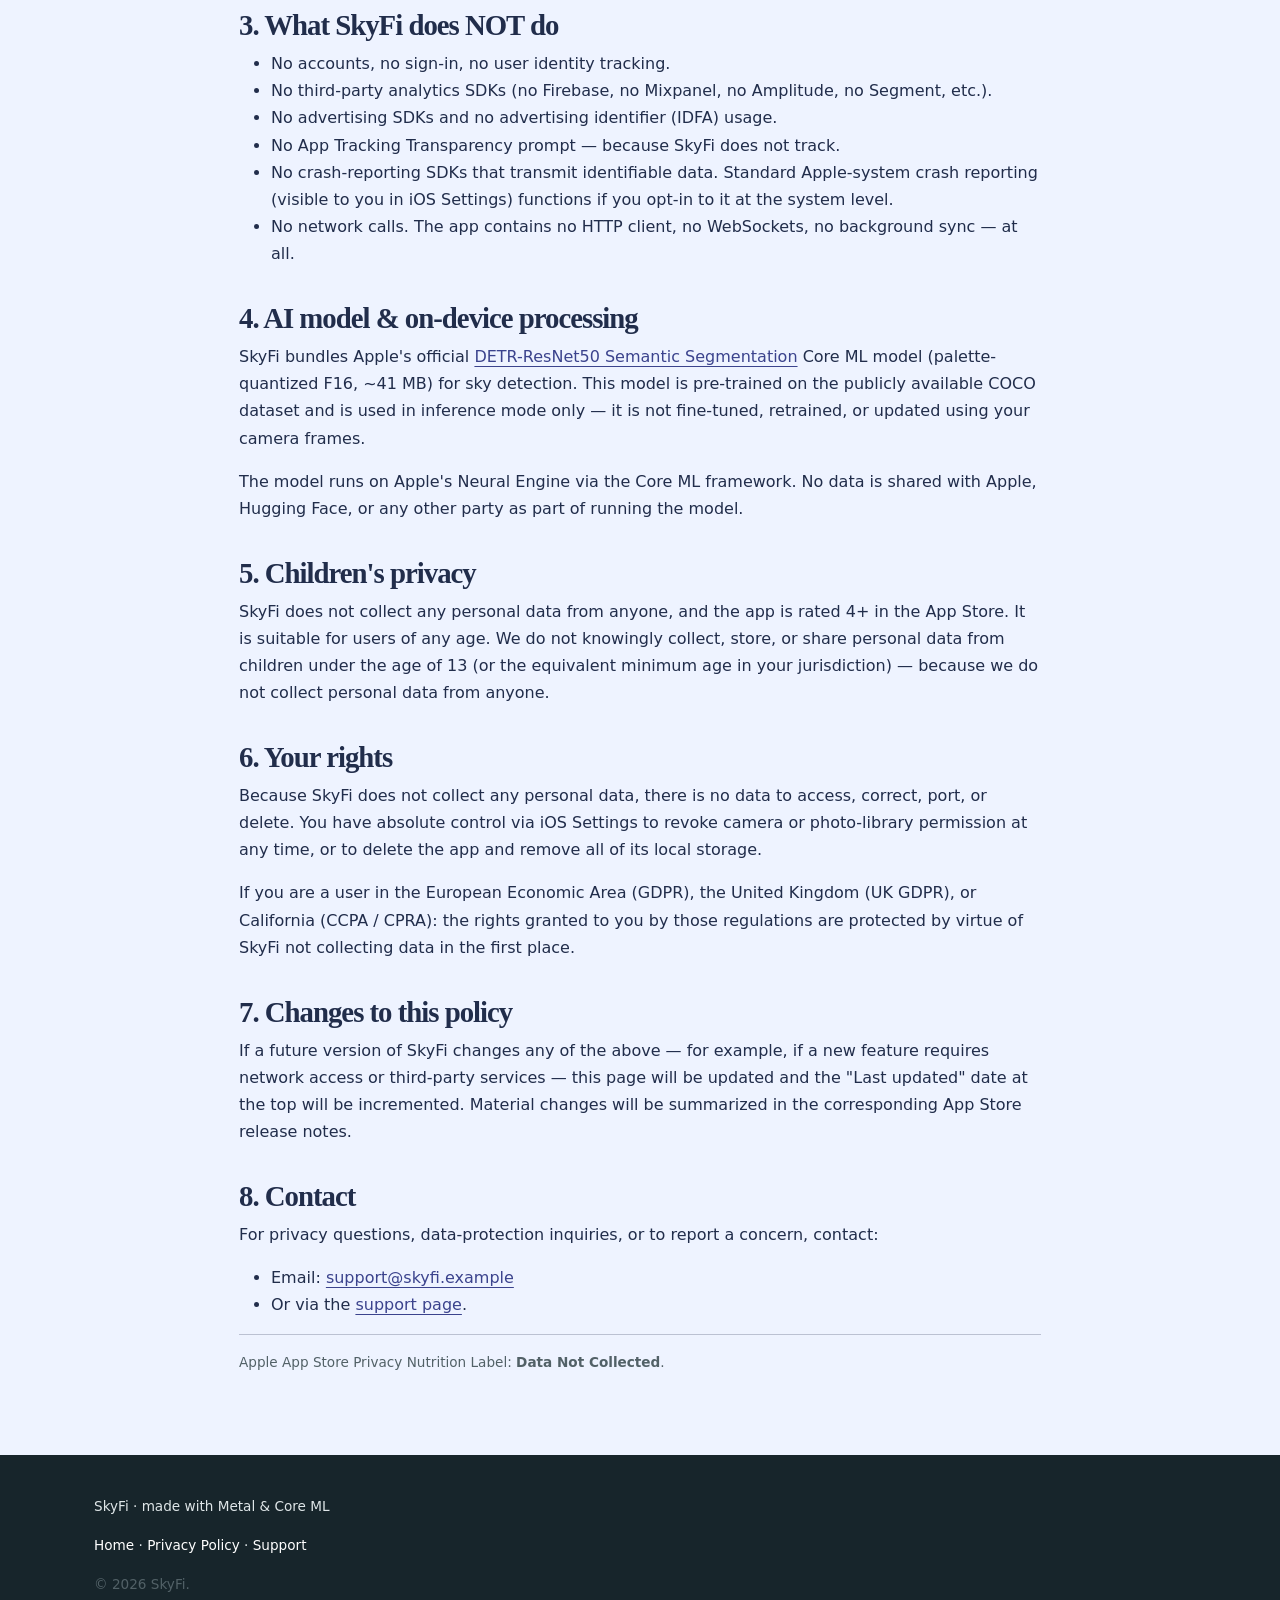
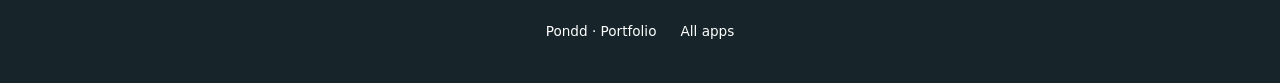
==== commit cb3efdbb: "Give each app its own palette, real icon, and shared app showcase" ====
--- a/privacy.html
+++ b/privacy.html
@@ -8,11 +8,13 @@
 <title>Privacy Policy — SkyFi</title>
 <meta content="SkyFi processes every camera frame on-device. No frames leave your phone, no accounts, no analytics, no tracking." name="description"/>
 
-<link href="assets/new-age/app.css" rel="stylesheet"/></head>
-<body>
+<link href="assets/new-age/app.css" rel="stylesheet"/><link rel="stylesheet" href="app-family/brand.css?v=20261112">
+<link rel="icon" href="https://pond1982.github.io/Pondd-Page/assets/app-icons/6773614646.webp" type="image/webp">
+</head>
+<body data-app-theme="skyfi-indigo">
 <header class="site">
 <div class="wrap">
-<a class="brand" href="./">SKYFI <span class="sep">//</span> CAM</a>
+<a class="brand" href="./"><img class="app-brand-icon" src="https://pond1982.github.io/Pondd-Page/assets/app-icons/6773614646.webp" width="42" height="42" alt="" decoding="async">SKYFI <span class="sep">//</span> CAM</a>
 <nav class="site">
 <a href="./">Home</a>
 <a class="active" href="privacy.html">Privacy</a>
@@ -136,6 +138,6 @@
 </p>
 <p class="meta">© 2026 SkyFi.</p>
 </div>
-<nav aria-label="Developer portfolio" class="portfolio-links"><a href="https://pond1982.github.io/Pondd-Page/">Pondd · Portfolio</a><a href="https://pond1982.github.io/Pondd-Page/apps.html">All apps</a></nav></footer>
+<nav aria-label="Developer portfolio" class="portfolio-links"><a href="https://pond1982.github.io/Pondd-Page/">Pondd · Portfolio</a><a href="https://pond1982.github.io/Pondd-Page/index.html#apps">All apps</a></nav></footer>
 </body>
 </html>
--- a/app-family/brand.css
+++ b/app-family/brand.css
@@ -0,0 +1,43 @@
+:root{--brand-accent:#3b438d;--brand-secondary:#006779;--brand-tint:#eef3ff;--brand-soft:#c8dcf8;--brand-highlight:#4cc6dd;--brand-ink:#212d4b;--accent:#3b438d;--second:#006779;--tint:#eef3ff;--ink:#212d4b;--brand:#3b438d;--accent-end:#006779;--paper:#eef3ff;--app-accent:#3b438d;--app-secondary:#006779;--app-paper:#eef3ff;--app-ink:#212d4b;--bs-primary:#3b438d}
+
+/* App identity and shared portfolio. Static, responsive, and readable without JavaScript. */
+body{color:var(--brand-ink)}
+body .masthead{background:linear-gradient(125deg,var(--brand-tint) 4%,var(--brand-soft) 100%)}
+body .detail-section{background:var(--brand-tint)}
+body .bg-gradient-primary-to-secondary{background:linear-gradient(115deg,var(--brand-accent),var(--brand-secondary))!important}
+body .art-orb,body .masthead-device-mockup:before,body .hero-screen:before,body .hero-art:before,body .hero-media:before,body .camp-figure:before,body .app-art:before{background:linear-gradient(130deg,var(--brand-highlight),var(--brand-accent))}
+body #mainNav,body nav.navbar,body .site-header,body>nav.nav,body header.site{border-top:4px solid var(--brand-accent)}
+body .navbar-brand,body a.brand{display:inline-flex;align-items:center;gap:12px;max-width:100%;line-height:1.25;vertical-align:middle}
+body .navbar-brand img.app-brand-icon,body .brand img.app-brand-icon{display:block;flex:0 0 42px;width:42px;height:42px;margin:0;border-radius:11px;object-fit:cover;border:1px solid #0000000f;box-shadow:0 3px 10px #0000000c}
+body .app-identity{display:flex;align-items:center;gap:16px;margin:0 0 24px;text-align:left;color:var(--brand-ink)}
+body .app-identity img{width:72px;height:72px;flex:0 0 72px;object-fit:cover;border-radius:19px;border:1px solid #00000010;box-shadow:0 6px 20px #00000012}
+body .app-identity span{min-width:0}body .app-identity small{display:block;text-transform:uppercase;letter-spacing:.12em;font:700 .65rem/1.6 system-ui,sans-serif;color:var(--brand-accent)}
+body .app-identity strong{display:block;font:700 1.05rem/1.4 system-ui,sans-serif;max-width:28rem}
+body .pondd-about{background:var(--brand-tint);color:var(--brand-ink)}
+body .pondd-character-stage{border-color:var(--brand-secondary);background:radial-gradient(ellipse at 50% 88%,var(--brand-secondary) 0,var(--brand-ink) 48%,#15161d 85%)}
+body .pondd-character-stage:focus-visible,body .pondd-character-pause:focus-visible{outline-color:var(--brand-accent)}
+body .app-family{background:linear-gradient(165deg,var(--brand-tint),#fff 80%);padding:80px 24px;max-width:none;margin:0;color:var(--brand-ink);border-top:1px solid var(--brand-soft);text-align:left}
+body .app-family-inner{max-width:1140px;margin:auto;padding:0;width:100%}
+body .app-family-heading{display:flex;align-items:flex-end;justify-content:space-between;gap:24px;margin-bottom:30px}
+body .app-family-kicker{font:750 .72rem/1.5 system-ui,sans-serif;color:var(--brand-accent);letter-spacing:.13em;text-transform:uppercase;margin:0 0 12px}
+body .app-family h2{font-size:clamp(2rem,3.5vw,3rem);line-height:1.13;letter-spacing:-.035em;color:var(--brand-ink);margin:0 0 14px}
+body .app-family-intro{max-width:570px;color:#4c5664;line-height:1.65;margin:0;font-size:1rem}
+body .app-family-directory{display:inline-flex;align-items:center;justify-content:center;flex:0 0 auto;padding:12px 18px;border:1px solid var(--brand-accent);border-radius:999px;color:var(--brand-accent);font-size:.86rem;font-weight:700;text-decoration:none;background:#fff;min-height:44px}
+body .app-family-directory:hover{background:var(--brand-accent);color:#fff}
+body .app-family-list{list-style:none;display:grid;grid-template-columns:repeat(3,minmax(0,1fr));gap:16px;padding:0;margin:0}
+body .app-family-item{margin:0;padding:20px;border:1px solid #1d2d431c;border-radius:18px;background:#fff;min-width:0;box-shadow:0 4px 18px #15243e04}
+body .app-family-item.is-current{border-color:var(--brand-accent);box-shadow:inset 0 3px 0 var(--brand-accent)}
+body .app-family-card-top{display:flex;align-items:center;gap:13px;margin:0 0 14px}
+body .app-family-card-top img{display:block;width:52px;height:52px;flex:0 0 52px;object-fit:cover;border-radius:13px;border:1px solid #0000000a;margin:0}
+body .app-family-card-top>div{min-width:0}
+body .app-family h3{color:var(--brand-ink);font:750 1rem/1.35 system-ui,sans-serif;letter-spacing:-.015em;margin:0 0 4px}
+body .app-family-meta{color:var(--brand-accent);font:600 .72rem/1.45 system-ui,sans-serif;margin:0}
+body .app-family-summary{color:#4c5664;font-size:.84rem;line-height:1.6;margin:0 0 15px}
+body .app-family-links{display:flex;flex-wrap:wrap;gap:4px 17px;margin:0}
+body .app-family-links a{display:inline-flex;align-items:center;min-height:36px;color:var(--brand-accent);font:700 .8rem/1.3 system-ui,sans-serif;text-decoration:underline;text-underline-offset:4px}
+body .app-family a:focus-visible{outline:3px solid var(--brand-accent);outline-offset:4px}
+body .app-family-note{color:#59616b;font-size:.78rem;line-height:1.5;margin:24px 0 0}
+@media(min-width:1250px){body .app-family-list{grid-template-columns:repeat(4,minmax(0,1fr))}}
+@media(max-width:800px){body .app-family{padding:56px 20px}body .app-family-heading{display:block}body .app-family-directory{margin-top:22px}body .app-family-list{grid-template-columns:repeat(2,minmax(0,1fr))}body .app-identity{gap:13px}body .app-identity img{width:60px;height:60px;flex-basis:60px;border-radius:16px}}
+@media(max-width:520px){body .app-family-list{grid-template-columns:1fr}body .app-family-item{padding:18px}body .app-family h2{font-size:2rem}body .app-identity strong{font-size:.95rem}body .navbar-brand img.app-brand-icon,body .brand img.app-brand-icon{flex-basis:36px;width:36px;height:36px;border-radius:9px}}
+@media(prefers-reduced-motion:reduce){body .app-family *{transition:none!important;animation:none!important}}
